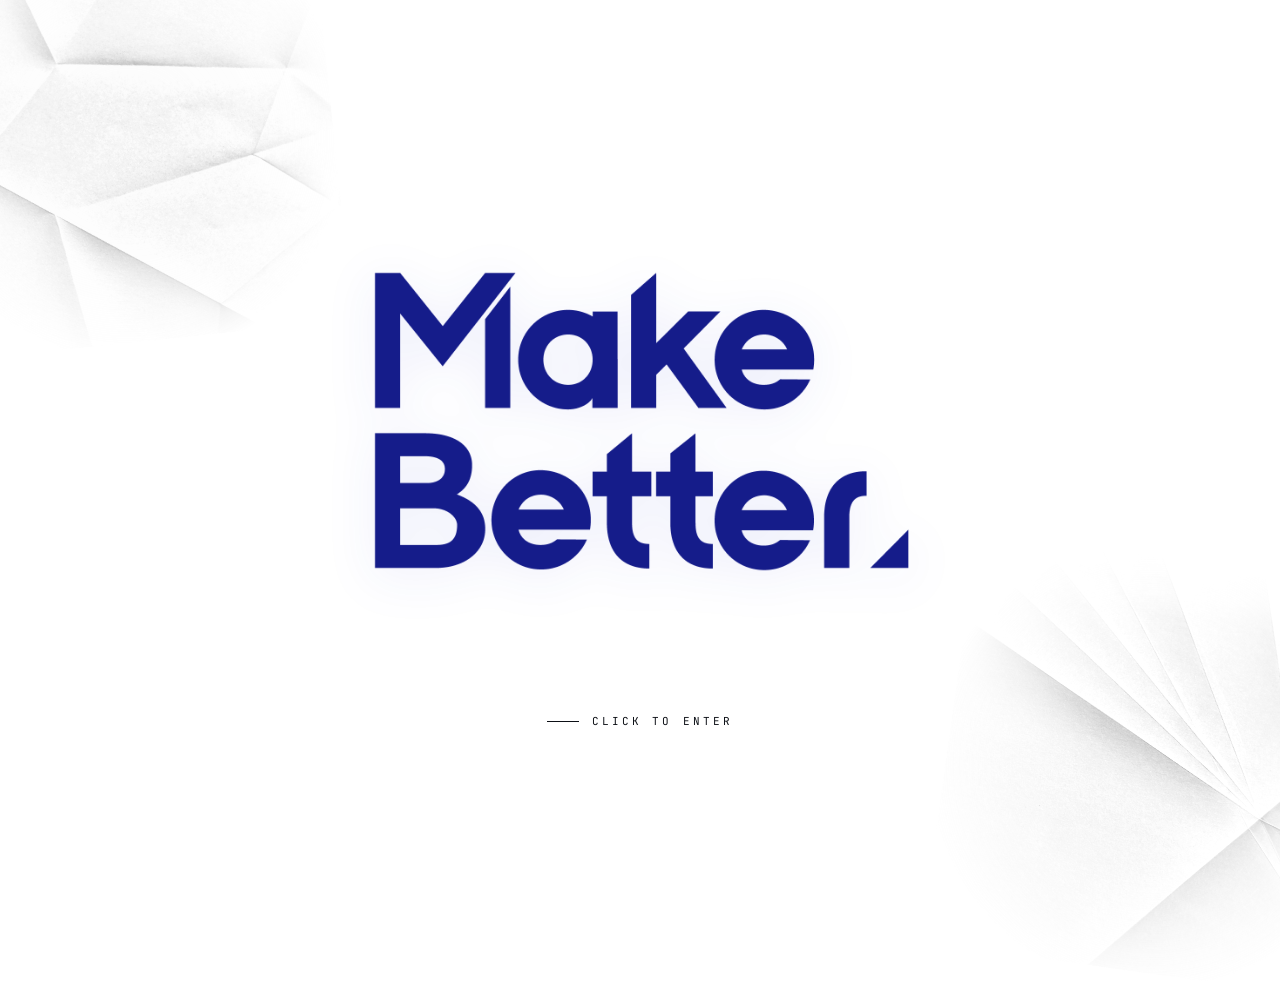
==== index.html @ 8296c7ec "Publish Make Better site" ====
<!doctype html>
<html lang="en">
<head>
<meta charset="utf-8" />
<meta name="viewport" content="width=device-width,initial-scale=1" />
<title>Make Better. — Jake Lee</title>
<meta name="description" content="Jake Lee — Industrial / CMF Designer. Portfolio." />
<link rel="preconnect" href="https://fonts.googleapis.com" />
<link rel="preconnect" href="https://fonts.gstatic.com" crossorigin />
<link href="https://fonts.googleapis.com/css2?family=Archivo:wght@300;400;500;600;700;800;900&family=JetBrains+Mono:wght@400;500&display=swap" rel="stylesheet" />
<link rel="stylesheet" href="assets/styles.css" />
</head>
<body class="landing">

<main class="landing__stage">
  <div class="landing__paper landing__paper--tl" aria-hidden="true"></div>
  <div class="landing__paper landing__paper--br" aria-hidden="true"></div>

  <a class="landing__enter" href="work.html" aria-label="Enter portfolio">
    <img
      class="landing__logo"
      src="assets/images/logo/MAKE BETTER LOGO-24.png"
      alt="Make Better. — Jake Lee" />
    <span class="landing__cue">
      <span class="landing__cue-line"></span>
      <span class="landing__cue-text">Click to enter</span>
    </span>
  </a>

</main>

<script src="assets/script.js"></script>
</body>
</html>
---- assets/styles.css ----
/* =========================================================
   MAKE BETTER. — Jake Lee portfolio
   Landing → grid → project books.
   ========================================================= */

/* Brand typeface: Nordique Pro (trial — character set limited).
   Fallback: Archivo (Google Fonts) covers the full character set. */
@font-face {
  font-family: "Nordique Pro";
  src: url("NordiqueProBoldMOD.otf") format("opentype");
  font-weight: 700 900;
  font-style: normal;
  font-display: swap;
}
@font-face {
  font-family: "Nordique Pro";
  src: url("NordiqueProRegularMODD.otf") format("opentype");
  font-weight: 300 500;
  font-style: normal;
  font-display: swap;
}

:root {
  --ink: #0d1016;
  --ink-soft: #55596a;
  --ink-mute: #8a8f9d;
  --paper: #ffffff;
  --paper-2: #f7f7f5;
  --paper-3: #ededea;
  --white: #ffffff;
  --blue: #1e2ad1;          /* Klein / royal blue from logo */
  --blue-deep: #111f9b;
  --blue-soft: #e8eaff;
  --rule: rgba(13, 16, 22, 0.1);

  --cut: 34px;              /* cut-corner size (brand-book detail) */

  --f-display: "Nordique Pro", "Archivo", "Inter", system-ui, -apple-system, sans-serif;
  --f-body: "Archivo", "Inter", system-ui, -apple-system, sans-serif;
  --f-mono: "JetBrains Mono", ui-monospace, Menlo, monospace;

  --pad-x: clamp(1.25rem, 4vw, 4rem);
  --pad-y: clamp(4rem, 10vw, 9rem);
}

* { box-sizing: border-box; margin: 0; padding: 0; }
html { scroll-behavior: smooth; }

body {
  background: var(--paper);
  color: var(--ink);
  font-family: var(--f-body);
  font-weight: 400;
  font-size: 16px;
  line-height: 1.55;
  -webkit-font-smoothing: antialiased;
  text-rendering: optimizeLegibility;
  overflow-x: hidden;
}

a { color: inherit; text-decoration: none; }
img { display: block; max-width: 100%; height: auto; }
em { font-style: italic; }

/* Utilities ----------------------------------------------- */
.eyebrow {
  font-family: var(--f-mono);
  font-size: 11px;
  letter-spacing: 0.22em;
  text-transform: uppercase;
  color: var(--ink-soft);
  display: inline-block;
}

/* =========================================================
   1) LANDING PAGE
   ========================================================= */
body.landing {
  overflow: hidden;
  height: 100dvh;
}
.landing__stage {
  position: relative;
  width: 100%;
  min-height: 100dvh;
  display: grid;
  place-items: center;
  padding: var(--pad-x);
  background: var(--white);
}

.landing__paper {
  position: absolute;
  width: 32%;
  height: 46%;
  background-size: cover;
  background-repeat: no-repeat;
  mix-blend-mode: multiply;
  opacity: .7;
  filter: contrast(1.04);
  pointer-events: none;
  /* fade edges into the white background */
  -webkit-mask-image: radial-gradient(ellipse at center, #000 22%, transparent 78%);
          mask-image: radial-gradient(ellipse at center, #000 22%, transparent 78%);
}
.landing__paper--tl {
  top: -8%;
  left: -6%;
  background-image: url("images/Paper folds/IMG_2148.jpg");
  background-position: top left;
  transform: rotate(-6deg);
}
.landing__paper--br {
  bottom: -8%;
  right: -6%;
  background-image: url("images/Paper folds/IMG_2151.jpg");
  background-position: bottom right;
  transform: rotate(8deg);
}

.landing__enter {
  position: relative;
  z-index: 2;
  display: flex;
  flex-direction: column;
  align-items: center;
  gap: 2.5rem;
  padding: 2rem;
  transition: transform .6s cubic-bezier(.2,.8,.2,1);
}
.landing__enter:hover {
  transform: translateY(-6px);
}

.landing__logo {
  width: clamp(260px, 46vw, 620px);
  height: auto;
  filter: drop-shadow(0 8px 24px rgba(30, 42, 209, 0.08));
  animation: logo-fade-in 1.3s cubic-bezier(.2,.8,.2,1) both;
}
@keyframes logo-fade-in {
  0% { opacity: 0; transform: translateY(16px) scale(.98); }
  100% { opacity: 1; transform: none; }
}

.landing__cue {
  display: inline-flex;
  align-items: center;
  gap: .8rem;
  opacity: 0;
  animation: cue-fade-in 1s 1s cubic-bezier(.2,.8,.2,1) forwards;
}
.landing__cue-line {
  width: 32px;
  height: 1px;
  background: var(--ink);
  transition: width .4s ease;
}
.landing__enter:hover .landing__cue-line { width: 48px; }
.landing__cue-text {
  font-family: var(--f-mono);
  font-size: 11px;
  letter-spacing: 0.28em;
  text-transform: uppercase;
  color: var(--ink);
}
@keyframes cue-fade-in { to { opacity: 1; } }

.landing__foot {
  position: absolute;
  left: var(--pad-x);
  right: var(--pad-x);
  bottom: clamp(1.25rem, 3vw, 2.25rem);
  display: flex;
  justify-content: space-between;
  gap: 1rem;
  font-family: var(--f-mono);
  font-size: 11px;
  letter-spacing: 0.14em;
  text-transform: uppercase;
  color: var(--ink-soft);
  z-index: 2;
}
@media (max-width: 640px) {
  .landing__foot { flex-wrap: wrap; gap: .5rem 1.5rem; font-size: 10px; }
}

/* Page transition ----------------------------------------- */
body.is-leaving { animation: page-leave .55s cubic-bezier(.2,.8,.2,1) forwards; }
@keyframes page-leave {
  to { opacity: 0; transform: scale(.985); }
}


/* =========================================================
   2) SITE NAV (used on work + project pages)
   ========================================================= */
.site-nav {
  position: sticky;
  top: 0;
  z-index: 50;
  display: grid;
  grid-template-columns: auto 1fr auto;
  align-items: center;
  gap: 2rem;
  padding: 1rem var(--pad-x);
  background: rgba(255, 255, 255, 0.85);
  backdrop-filter: blur(14px);
  -webkit-backdrop-filter: blur(14px);
  border-bottom: 1px solid var(--rule);
}
.site-nav__mark { display: block; line-height: 0; }
.site-nav__mark img { height: 22px; width: auto; display: block; }
@media (max-width: 540px) {
  .site-nav__mark img { height: 18px; }
}
.site-nav__links {
  display: flex;
  gap: 2rem;
  justify-content: center;
}
.site-nav__links a {
  position: relative;
  font-family: var(--f-mono);
  font-size: 12px;
  letter-spacing: 0.15em;
  text-transform: uppercase;
  color: var(--ink);
  padding: .3rem 0;
  transition: color .25s ease;
}
.site-nav__links a::after {
  content: "";
  position: absolute;
  left: 0; right: 0; bottom: 0;
  height: 1px;
  background: var(--ink);
  transform: scaleX(0);
  transform-origin: left;
  transition: transform .4s cubic-bezier(.2,.8,.2,1);
}
.site-nav__links a:hover::after,
.site-nav__links a.is-current::after { transform: scaleX(1); }

.site-nav__meta {
  display: flex; gap: .5rem;
  font-family: var(--f-mono);
  font-size: 11px;
  letter-spacing: 0.12em;
  text-transform: uppercase;
  color: var(--ink-soft);
}
.site-nav__sep { opacity: .5; }

@media (max-width: 780px) {
  .site-nav { grid-template-columns: auto auto; gap: 1rem; }
  .site-nav__meta { display: none; }
}
@media (max-width: 480px) {
  .site-nav__links { gap: 1rem; }
  .site-nav__links a { font-size: 11px; }
}

/* =========================================================
   3) WORK / GRID PAGE (Heinrich Zaunschirm-style)
   ========================================================= */
/* Paper-fold background decoration layer (brand-book style) */
.work-bg {
  position: absolute;
  inset: 0;
  z-index: 0;
  pointer-events: none;
  overflow: hidden;
}
.work-bg__fold {
  position: absolute;
  background-size: cover;
  background-repeat: no-repeat;
  mix-blend-mode: multiply;
  opacity: .55;
  filter: contrast(1.04);
  -webkit-mask-image: radial-gradient(ellipse at center, #000 22%, transparent 76%);
          mask-image: radial-gradient(ellipse at center, #000 22%, transparent 76%);
}
.work-bg__fold--tl {
  top: -4%; left: -6%;
  width: 24vw; height: 26vw;
  background-image: url("images/Paper folds/IMG_2148.jpg");
  transform: rotate(-6deg);
}
.work-bg__fold--tr {
  top: 14vw; right: -6%;
  width: 22vw; height: 24vw;
  background-image: url("images/Paper folds/IMG_2150.jpg");
  transform: rotate(8deg);
  opacity: .5;
}
.work-bg__fold--ml {
  top: 60%; left: -8%;
  width: 24vw; height: 26vw;
  background-image: url("images/Paper folds/IMG_2261.jpg");
  transform: rotate(-4deg);
  opacity: .5;
}
.work-bg__fold--br {
  bottom: -4%; right: -6%;
  width: 26vw; height: 26vw;
  background-image: url("images/Paper folds/IMG_2151.jpg");
  transform: rotate(10deg);
  opacity: .55;
}
.work-bg__fold--bl {
  bottom: 32%; left: 42%;
  width: 14vw; height: 14vw;
  background-image: url("images/Paper folds/IMG_2263.jpg");
  transform: rotate(-12deg);
  opacity: .4;
}

.work-page {
  position: relative;
}
.work-page .grid,
.work-page .about-band,
.work-page .contact-band,
.work-page .site-foot { position: relative; z-index: 1; }

.grid {
  position: relative;
  z-index: 1;
  max-width: 1600px;
  margin: 0 auto;
  padding: clamp(4rem, 8vw, 7rem) var(--pad-x) clamp(3rem, 6vw, 5rem);
  display: grid;
  grid-template-columns: repeat(2, minmax(0, 1fr));
  gap: clamp(3rem, 5vw, 4.5rem) clamp(1.5rem, 3vw, 3rem);
}
.grid__item {
  display: block;
  position: relative;
}
/* Animatable cut size — lets the corner cleanly "grow" into place on hover
   instead of looking like the polygon is rotating. */
@property --cut-active {
  syntax: "<length>";
  initial-value: 0px;
  inherits: false;
}

/* Floating blue triangle -- the cut happens first, then this detached accent
   slides into the opened corner with a small air gap. */
.grid__item::after {
  content: "";
  position: absolute;
  --corner-gap: 7px;
  --corner-triangle: calc(var(--cut) - var(--corner-gap));
  right: -1.25%;
  bottom: -1.25%;
  width: var(--corner-triangle);
  height: var(--corner-triangle);
  background: var(--blue);
  clip-path: polygon(100% 0, 100% 100%, 0 100%);
  opacity: 0;
  transform: translate(5px, 5px);
  transition: opacity .22s ease,
              transform .3s cubic-bezier(.2,.8,.2,1);
  pointer-events: none;
  z-index: 3;
}
.grid__item:hover::after {
  opacity: 1;
  transform: none;
  transition-delay: .14s;
}

.grid__media {
  position: relative;
  aspect-ratio: 16 / 10;
  overflow: hidden;
  background: var(--paper-2);
  --cut-active: 0px;
  clip-path: polygon(
    var(--cut-active) 0,
    100% 0,
    100% calc(100% - var(--cut-active)),
    calc(100% - var(--cut-active)) 100%,
    0 100%,
    0 var(--cut-active)
  );
  transition: --cut-active .28s cubic-bezier(.2,.8,.2,1),
              transform .55s cubic-bezier(.2,.8,.2,1),
              box-shadow .45s ease;
  box-shadow: 0 3px 16px rgba(13, 16, 22, 0.08),
              0 16px 48px rgba(13, 16, 22, 0.08);
  will-change: transform, clip-path;
}
.grid__item:hover .grid__media {
  --cut-active: var(--cut);
  transform: scale(1.025);
  box-shadow: 0 10px 36px rgba(13, 16, 22, 0.14),
              0 26px 72px rgba(13, 16, 22, 0.1);
}
.grid__media img {
  width: 100%;
  height: 100%;
  object-fit: cover;
  transition: transform 1.4s cubic-bezier(.2,.8,.2,1), filter .5s ease;
  will-change: transform, filter;
}
.grid__item:hover .grid__media img {
  transform: scale(1.06);
  filter: blur(14px) brightness(.88);
}
.grid__overlay {
  position: absolute;
  inset: 0;
  display: flex;
  flex-direction: column;
  justify-content: flex-end;
  gap: .75rem;
  padding: clamp(1.5rem, 3vw, 2.75rem);
  color: var(--paper);
  background: linear-gradient(180deg, rgba(30, 42, 209, 0.0) 0%, rgba(30, 42, 209, 0.88) 100%);
  opacity: 0;
  transition: opacity .5s ease;
  pointer-events: none;
}
.grid__item:hover .grid__overlay { opacity: 1; }
.grid__overlay .eyebrow {
  color: rgba(255, 255, 255, 0.75);
}
.grid__overlay p {
  font-family: var(--f-display);
  font-weight: 500;
  font-size: clamp(1rem, 1.4vw, 1.35rem);
  line-height: 1.35;
  letter-spacing: -0.015em;
  max-width: 42ch;
}
.grid__overlay .grid__overlay-cue {
  font-family: var(--f-mono);
  font-size: 11px;
  letter-spacing: 0.22em;
  text-transform: uppercase;
  color: var(--paper);
  margin-top: .5rem;
}

.grid__meta {
  display: grid;
  grid-template-columns: 1fr auto;
  align-items: baseline;
  gap: .5rem 1rem;
  padding-top: 1.25rem;
}
.grid__title {
  font-family: var(--f-display);
  font-weight: 900;
  font-size: clamp(1.5rem, 2.4vw, 2.2rem);
  line-height: 1.05;
  letter-spacing: -0.025em;
  text-transform: uppercase;
  color: var(--ink);
  transition: color .3s ease;
}
.grid__item:hover .grid__title { color: var(--blue); }
.grid__cross {
  display: inline-block;
  font-weight: 400;
  color: var(--blue);
  margin: 0 .15em;
  transform: translateY(-.08em);
}
.grid__tag {
  grid-column: 1 / 2;
  font-size: 15px;
  color: var(--ink-soft);
  max-width: 52ch;
  line-height: 1.5;
}
.grid__year {
  grid-column: 2 / 3;
  grid-row: 1 / 2;
  font-family: var(--f-mono);
  font-size: 11px;
  letter-spacing: 0.2em;
  text-transform: uppercase;
  color: var(--ink-mute);
  white-space: nowrap;
}

@media (max-width: 860px) {
  .grid { grid-template-columns: 1fr; gap: 3rem; }
  .grid__media { aspect-ratio: 16 / 10; }
}

/* =========================================================
   4) ABOUT + CONTACT BANDS (on work page)
   ========================================================= */
.about-band {
  border-top: 1px solid var(--rule);
  padding: clamp(5rem, 10vw, 9rem) var(--pad-x);
  background: var(--paper-2);
  position: relative;
  overflow: hidden;
}
.about-band::before {
  content: "";
  position: absolute;
  top: -10%; right: -12%;
  width: 38vw; height: 50vw;
  background: url("images/Paper folds/IMG_2263.jpg") center/cover no-repeat;
  mix-blend-mode: multiply;
  opacity: .55;
  transform: rotate(16deg);
  -webkit-mask-image: radial-gradient(ellipse at center, #000 25%, transparent 78%);
          mask-image: radial-gradient(ellipse at center, #000 25%, transparent 78%);
  pointer-events: none;
}
.about-band__inner { max-width: 1400px; margin: 0 auto; position: relative; z-index: 1; }
.about-band .eyebrow { margin-bottom: 1.5rem; }
.about-band__title {
  font-family: var(--f-display);
  font-weight: 900;
  font-size: clamp(2.2rem, 5.5vw, 4.5rem);
  line-height: 1;
  letter-spacing: -0.035em;
  margin-bottom: 2.5rem;
  max-width: 20ch;
}
.about-band__body {
  max-width: 72ch;
  column-count: 1;
  margin-bottom: 3rem;
}
.about-band__body p {
  font-size: clamp(1rem, 1.2vw, 1.15rem);
  color: var(--ink);
  line-height: 1.65;
  margin-bottom: 1.1rem;
}
.about-band__body em { color: var(--blue); font-style: italic; }

.about-band__stats {
  display: grid;
  grid-template-columns: repeat(4, minmax(0, 1fr));
  gap: 1.5rem;
  padding-top: 2.5rem;
  border-top: 1px solid var(--rule);
}
.about-band__stats div { display: flex; flex-direction: column; gap: .3rem; }
.about-band__stats dt {
  font-family: var(--f-mono);
  font-size: 11px;
  letter-spacing: 0.18em;
  text-transform: uppercase;
  color: var(--ink-soft);
}
.about-band__stats dd {
  font-size: 16px;
  font-weight: 600;
  color: var(--ink);
}
@media (max-width: 780px) {
  .about-band__stats { grid-template-columns: repeat(2, 1fr); }
}

/* Contact band -------------------------------------------- */
.contact-band {
  background: var(--ink);
  color: var(--paper);
  padding: clamp(5rem, 10vw, 9rem) var(--pad-x);
  position: relative;
  overflow: hidden;
}
.contact-band::before {
  content: "";
  position: absolute; inset: 0;
  background-image: url("images/Paper folds/IMG_2150.jpg");
  background-size: cover; background-position: center;
  mix-blend-mode: soft-light;
  opacity: .25;
  pointer-events: none;
}
.contact-band__inner { position: relative; max-width: 1400px; margin: 0 auto; }
.contact-band__eyebrow { color: rgba(245, 243, 237, 0.55); margin-bottom: 1.5rem; }
.contact-band__title {
  font-family: var(--f-display);
  font-weight: 900;
  font-size: clamp(2.75rem, 9vw, 9rem);
  line-height: 0.92;
  letter-spacing: -0.045em;
  color: var(--paper);
}
.contact-band__dot {
  display: inline-block;
  width: .2em; height: .2em;
  background: var(--blue);
  vertical-align: baseline;
  margin-left: .05em;
}
.contact-band__grid {
  margin-top: clamp(3rem, 6vw, 5rem);
  display: grid;
  grid-template-columns: repeat(4, minmax(0, 1fr));
  gap: 1rem;
  padding-top: 2rem;
  border-top: 1px solid rgba(245, 243, 237, 0.2);
}
.contact-band__card {
  display: flex; flex-direction: column; gap: .45rem;
  padding: 1.25rem 0;
  transition: opacity .3s ease;
}
a.contact-band__card:hover { opacity: .7; }
.contact-band__card span {
  font-family: var(--f-mono);
  font-size: 11px;
  letter-spacing: 0.18em;
  text-transform: uppercase;
  color: rgba(245, 243, 237, 0.55);
}
.contact-band__card strong {
  font-weight: 600;
  font-size: clamp(1rem, 1.3vw, 1.15rem);
  color: var(--paper);
}
@media (max-width: 780px) {
  .contact-band__grid { grid-template-columns: repeat(2, 1fr); }
}
@media (max-width: 420px) {
  .contact-band__grid { grid-template-columns: 1fr; }
}

/* =========================================================
   5) SITE FOOTER
   ========================================================= */
.site-foot {
  padding: 1.5rem var(--pad-x);
  background: var(--ink);
  color: rgba(245, 243, 237, 0.55);
  display: flex;
  justify-content: space-between;
  gap: 1rem;
  font-family: var(--f-mono);
  font-size: 11px;
  letter-spacing: 0.15em;
  text-transform: uppercase;
  border-top: 1px solid rgba(245, 243, 237, 0.1);
}
.site-foot a { color: var(--paper); }

/* =========================================================
   6) PROJECT DETAIL PAGES — book viewer
   ========================================================= */
.project-page { background: var(--paper); position: relative; }

/* Project page background decoration (brand-book folded paper) */
.project-bg {
  position: absolute;
  inset: 0;
  z-index: 0;
  pointer-events: none;
  overflow: hidden;
}
.project-bg__fold {
  position: absolute;
  background-size: cover;
  background-repeat: no-repeat;
  mix-blend-mode: multiply;
  opacity: .5;
  -webkit-mask-image: radial-gradient(ellipse at center, #000 22%, transparent 78%);
          mask-image: radial-gradient(ellipse at center, #000 22%, transparent 78%);
}
.project-bg__fold--1 {
  top: 2%; left: -4%;
  width: 18vw; height: 20vw;
  transform: rotate(-4deg);
}
.project-bg__fold--2 {
  top: 32%; right: -4%;
  width: 18vw; height: 20vw;
  transform: rotate(6deg);
}
.project-bg__fold--3 {
  top: 62%; left: -4%;
  width: 18vw; height: 20vw;
  transform: rotate(-6deg);
  opacity: .45;
}
.project-bg__fold--4 {
  bottom: -2%; right: -4%;
  width: 20vw; height: 20vw;
  transform: rotate(8deg);
}
.project-bg__fold--5 {
  top: 86%; left: 38%;
  width: 12vw; height: 12vw;
  transform: rotate(4deg);
  opacity: .35;
}
.project-bg__fold--6 {
  top: 20%; left: 45%;
  width: 10vw; height: 12vw;
  transform: rotate(-8deg);
  opacity: .32;
}

/* Side decoration (Atonal + Bloomroom): absolute, scrolls with the page like
   the paper-fold backgrounds. Repeated top-to-bottom along
   both edges so the artwork is visible throughout the book scroll. No tilts. */
.project-bg__side {
  position: absolute;
  background-repeat: no-repeat;
  background-size: contain;
  width: 28vw;
  height: 48vw;
  opacity: .75;
  pointer-events: none;
}
/* Left column — four stacked instances down the left side */
.project-bg__side--l-1 { top: 0;    left: 0;    background-position: top left; }
.project-bg__side--l-2 { top: 28%;  left: 0;    background-position: top left; }
.project-bg__side--l-3 { top: 56%;  left: 0;    background-position: top left; }
.project-bg__side--l-4 { top: 82%;  left: 0;    background-position: top left; }
/* Right column — mirrored, offset so the rhythm stays lively */
.project-bg__side--r-1 { top: 14%;  right: 0;   background-position: top right;    transform: scaleX(-1); }
.project-bg__side--r-2 { top: 42%;  right: 0;   background-position: top right;    transform: scaleX(-1); }
.project-bg__side--r-3 { top: 70%;  right: 0;   background-position: top right;    transform: scaleX(-1); }
.project-bg__side--r-4 { top: 95%;  right: 0;   background-position: top right;    transform: scaleX(-1); }

/* Atonal — bigger so the blue hairlines read; multiply on the white page. */
.project-bg--atonal .project-bg__side {
  width: 32vw;
  height: 52vw;
  opacity: .7;
  mix-blend-mode: multiply;
}

/* Bloomroom — flowers run along one side of each asset; scale them up. */
.project-bg--bloomroom .project-bg__side {
  width: 30vw;
  height: 44vw;
  opacity: .85;
  background-size: contain;
}

@media (max-width: 780px) {
  .project-bg__side { width: 42vw; height: 60vw; opacity: .5; }
  .project-bg--atonal .project-bg__side { width: 46vw; height: 64vw; opacity: .5; }
  .project-bg--bloomroom .project-bg__side { width: 44vw; height: 60vw; opacity: .7; }
}

.project-book {
  position: relative;
  z-index: 1;
  max-width: 1400px;
  margin: 0 auto;
  padding: clamp(3rem, 6vw, 6rem) var(--pad-x) clamp(3rem, 6vw, 5rem);
  display: flex;
  flex-direction: column;
  gap: clamp(1.25rem, 2.4vw, 1.75rem);
}
.project-book__page {
  display: block;
  width: 100%;
  background: var(--white);
  box-shadow: 0 2px 14px rgba(13, 16, 22, 0.05),
              0 14px 44px rgba(13, 16, 22, 0.07);
}

.project-pdf {
  position: relative;
  z-index: 1;
  max-width: 1600px;
  margin: 0 auto;
  padding: clamp(3rem, 6vw, 6rem) var(--pad-x) clamp(3rem, 6vw, 5rem);
}
.project-pdf__head {
  display: flex;
  justify-content: space-between;
  align-items: flex-end;
  gap: 1rem;
  margin-bottom: clamp(1rem, 2vw, 1.5rem);
}
.project-pdf__open {
  font-family: var(--f-mono);
  font-size: 11px;
  letter-spacing: 0.18em;
  text-transform: uppercase;
  color: var(--ink);
  border-bottom: 1px solid currentColor;
  padding-bottom: .2rem;
  transition: color .3s ease;
}
.project-pdf__open:hover { color: var(--blue); }
.project-pdf__viewer {
  width: 100%;
  background: var(--white);
  box-shadow: 0 2px 14px rgba(13, 16, 22, 0.05),
              0 14px 44px rgba(13, 16, 22, 0.07);
}
.project-pdf__frame {
  display: block;
  width: 100%;
  height: min(82vh, 980px);
  min-height: 640px;
  border: 0;
  background: var(--white);
}
.project-pdf__fallback {
  padding: 3rem var(--pad-x);
  font-family: var(--f-display);
  font-weight: 700;
  text-transform: uppercase;
  color: var(--ink);
}
.project-pdf__fallback a { color: var(--blue); }

@media (max-width: 860px) {
  .project-pdf__head {
    flex-direction: column;
    align-items: flex-start;
  }
  .project-pdf__frame {
    height: 72vh;
    min-height: 480px;
  }
}

.project-next {
  max-width: 1600px;
  margin: 0 auto;
  padding: 3rem var(--pad-x);
  border-top: 1px solid var(--rule);
  display: flex;
  justify-content: space-between;
  align-items: center;
  gap: 1rem;
  font-family: var(--f-display);
  font-weight: 700;
  text-transform: uppercase;
  font-size: clamp(1.1rem, 2vw, 1.5rem);
  letter-spacing: -0.015em;
}
.project-next a { transition: color .3s ease; }
.project-next a:hover { color: var(--blue); }
.project-next__label {
  display: block;
  font-family: var(--f-mono);
  font-size: 10px;
  letter-spacing: 0.22em;
  color: var(--ink-soft);
  margin-bottom: .35rem;
  font-weight: 400;
}

/* =========================================================
   7) REVEAL ANIMATIONS
   ========================================================= */
.reveal {
  opacity: 0;
  transform: translateY(24px);
  transition: opacity 1s cubic-bezier(.2,.8,.2,1), transform 1s cubic-bezier(.2,.8,.2,1);
}
.reveal.is-in { opacity: 1; transform: none; }

/* Reduced motion ------------------------------------------ */
@media (prefers-reduced-motion: reduce) {
  *, *::before, *::after {
    animation-duration: .001ms !important;
    transition-duration: .001ms !important;
  }
  html { scroll-behavior: auto; }
}
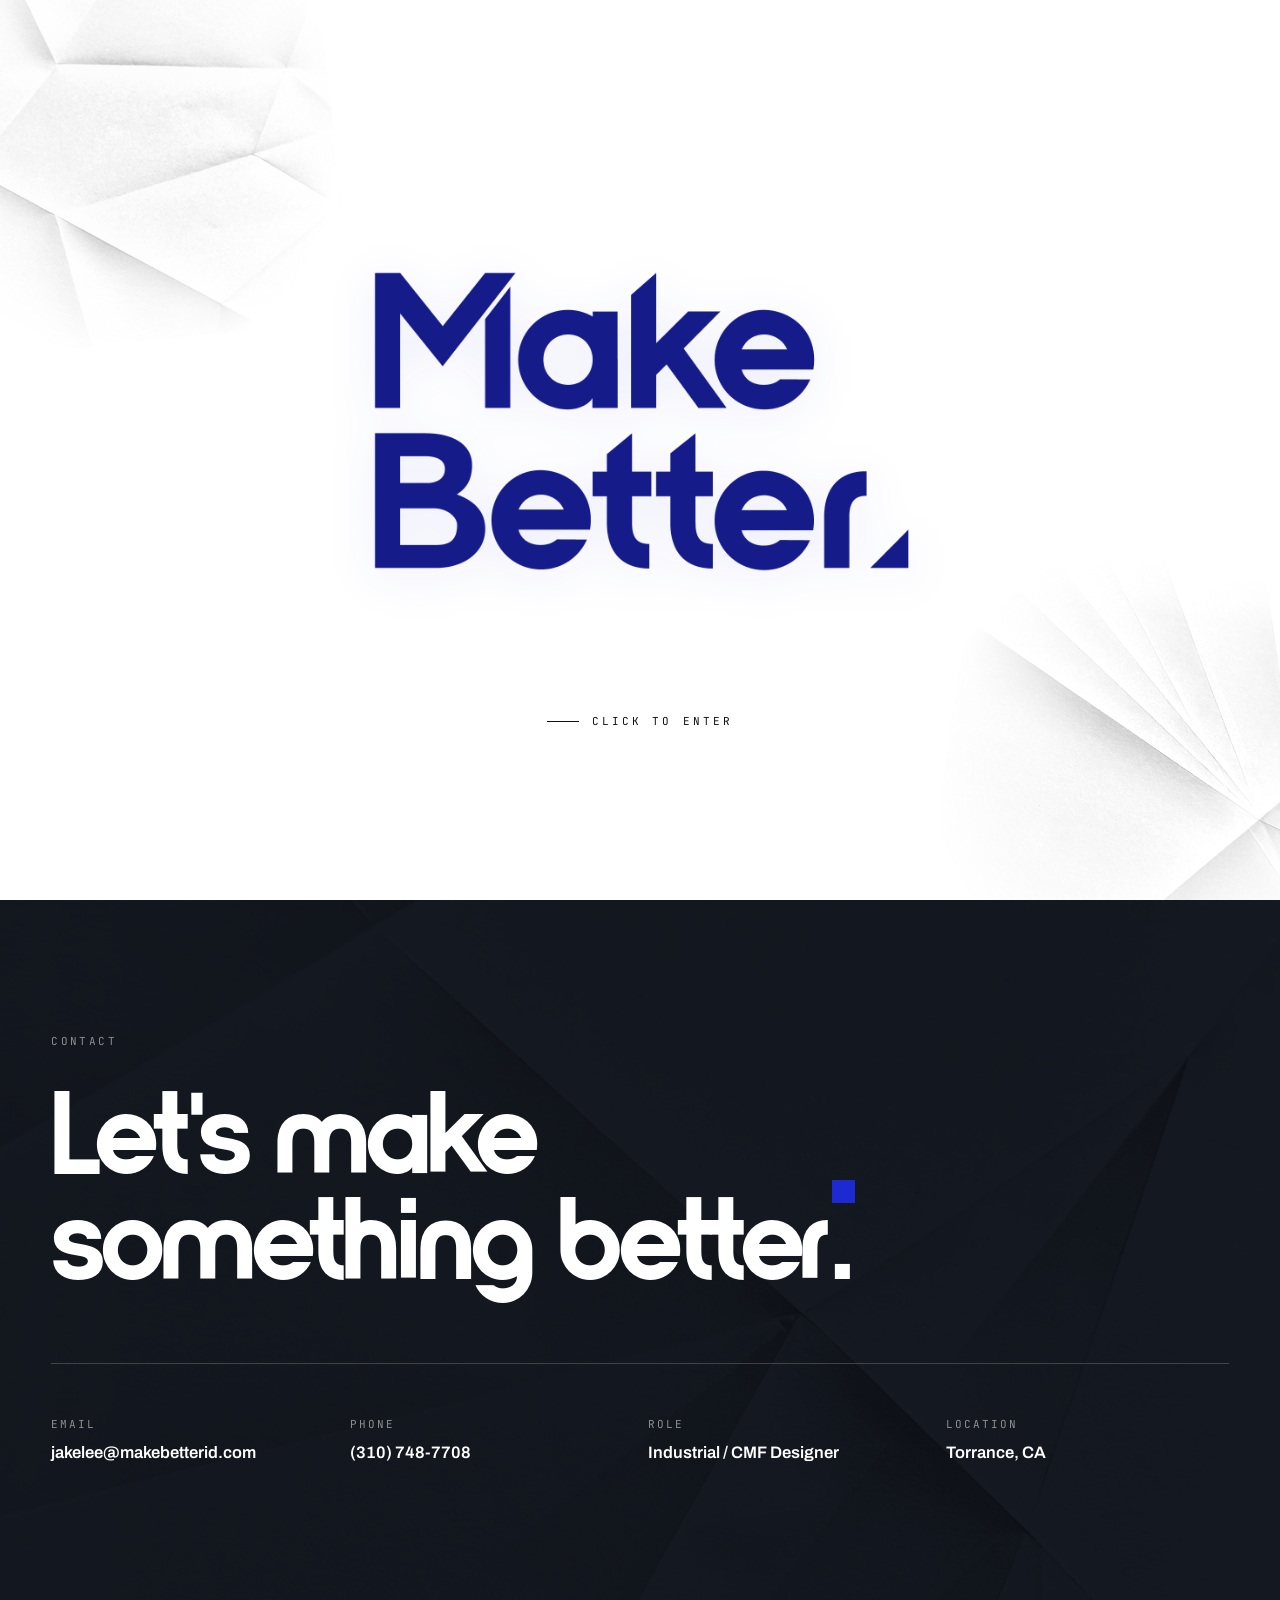
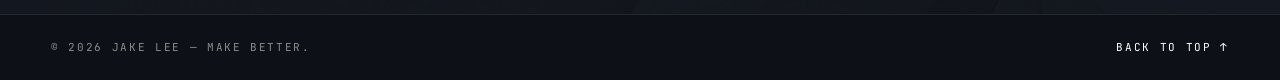
==== commit ba338335: "Add contact footer to every page" ====
--- a/index.html
+++ b/index.html
@@ -12,7 +12,7 @@
 </head>
 <body class="landing">
 
-<main class="landing__stage">
+<main id="top" class="landing__stage">
   <div class="landing__paper landing__paper--tl" aria-hidden="true"></div>
   <div class="landing__paper landing__paper--br" aria-hidden="true"></div>
 
@@ -29,6 +29,36 @@
 
 </main>
 
+<section id="contact" class="contact-band">
+  <div class="contact-band__inner">
+    <p class="eyebrow contact-band__eyebrow">Contact</p>
+    <h2 class="contact-band__title">Let's make<br/>something better<span class="contact-band__dot">.</span></h2>
+    <div class="contact-band__grid">
+      <a class="contact-band__card" href="mailto:jakelee@makebetterid.com">
+        <span>Email</span>
+        <strong>jakelee@makebetterid.com</strong>
+      </a>
+      <a class="contact-band__card" href="tel:+13107487708">
+        <span>Phone</span>
+        <strong>(310) 748-7708</strong>
+      </a>
+      <div class="contact-band__card">
+        <span>Role</span>
+        <strong>Industrial / CMF Designer</strong>
+      </div>
+      <div class="contact-band__card">
+        <span>Location</span>
+        <strong>Torrance, CA</strong>
+      </div>
+    </div>
+  </div>
+</section>
+
+<footer class="site-foot">
+  <span>© 2026 Jake Lee — Make Better.</span>
+  <a href="#top">Back to top ↑</a>
+</footer>
+
 <script src="assets/script.js"></script>
 </body>
 </html>
--- a/assets/styles.css
+++ b/assets/styles.css
@@ -76,8 +76,7 @@
    1) LANDING PAGE
    ========================================================= */
 body.landing {
-  overflow: hidden;
-  height: 100dvh;
+  min-height: 100dvh;
 }
 .landing__stage {
   position: relative;
@@ -199,10 +198,10 @@
   position: sticky;
   top: 0;
   z-index: 50;
-  display: grid;
-  grid-template-columns: auto 1fr auto;
+  display: flex;
   align-items: center;
-  gap: 2rem;
+  justify-content: space-between;
+  gap: clamp(1rem, 3vw, 2.5rem);
   padding: 1rem var(--pad-x);
   background: rgba(255, 255, 255, 0.85);
   backdrop-filter: blur(14px);
@@ -216,8 +215,9 @@
 }
 .site-nav__links {
   display: flex;
-  gap: 2rem;
-  justify-content: center;
+  gap: clamp(1rem, 2.5vw, 2rem);
+  justify-content: flex-end;
+  margin-left: auto;
 }
 .site-nav__links a {
   position: relative;
@@ -242,21 +242,8 @@
 .site-nav__links a:hover::after,
 .site-nav__links a.is-current::after { transform: scaleX(1); }
 
-.site-nav__meta {
-  display: flex; gap: .5rem;
-  font-family: var(--f-mono);
-  font-size: 11px;
-  letter-spacing: 0.12em;
-  text-transform: uppercase;
-  color: var(--ink-soft);
-}
-.site-nav__sep { opacity: .5; }
-
-@media (max-width: 780px) {
-  .site-nav { grid-template-columns: auto auto; gap: 1rem; }
-  .site-nav__meta { display: none; }
-}
 @media (max-width: 480px) {
+  .site-nav { padding-top: .85rem; padding-bottom: .85rem; }
   .site-nav__links { gap: 1rem; }
   .site-nav__links a { font-size: 11px; }
 }
@@ -518,6 +505,13 @@
   pointer-events: none;
 }
 .about-band__inner { max-width: 1400px; margin: 0 auto; position: relative; z-index: 1; }
+.about-band__main {
+  display: grid;
+  grid-template-columns: minmax(0, 1.45fr) minmax(260px, .55fr);
+  gap: clamp(2.5rem, 7vw, 8rem);
+  align-items: start;
+}
+.about-band__copy { max-width: 780px; }
 .about-band .eyebrow { margin-bottom: 1.5rem; }
 .about-band__title {
   font-family: var(--f-display);
@@ -529,9 +523,9 @@
   max-width: 20ch;
 }
 .about-band__body {
-  max-width: 72ch;
+  max-width: 62ch;
   column-count: 1;
-  margin-bottom: 3rem;
+  margin-bottom: 2rem;
 }
 .about-band__body p {
   font-size: clamp(1rem, 1.2vw, 1.15rem);
@@ -540,11 +534,42 @@
   margin-bottom: 1.1rem;
 }
 .about-band__body em { color: var(--blue); font-style: italic; }
+.about-band__link,
+.about-page__jump {
+  display: inline-flex;
+  align-items: center;
+  gap: .65rem;
+  font-family: var(--f-mono);
+  font-size: 11px;
+  letter-spacing: .17em;
+  text-transform: uppercase;
+  color: var(--ink);
+  border-bottom: 1px solid currentColor;
+  padding-bottom: .3rem;
+  transition: color .25s ease, gap .25s ease;
+}
+.about-band__link:hover,
+.about-page__jump:hover { color: var(--blue); gap: .9rem; }
+.about-band__portrait {
+  position: relative;
+  margin: 0;
+  background: var(--paper-3);
+  clip-path: polygon(var(--cut) 0, 100% 0, 100% 100%, 0 100%, 0 var(--cut));
+  box-shadow: 0 12px 36px rgba(13, 16, 22, .12);
+}
+.about-band__portrait img {
+  width: 100%;
+  height: 100%;
+  min-height: 450px;
+  object-fit: cover;
+  object-position: center top;
+}
 
 .about-band__stats {
   display: grid;
   grid-template-columns: repeat(4, minmax(0, 1fr));
   gap: 1.5rem;
+  margin-top: clamp(3rem, 6vw, 5rem);
   padding-top: 2.5rem;
   border-top: 1px solid var(--rule);
 }
@@ -562,7 +587,202 @@
   color: var(--ink);
 }
 @media (max-width: 780px) {
+  .about-band__main { grid-template-columns: 1fr; }
+  .about-band__portrait { max-width: 30rem; }
+  .about-band__portrait img { min-height: 0; aspect-ratio: 2 / 3; }
   .about-band__stats { grid-template-columns: repeat(2, 1fr); }
+}
+
+/* About detail page -------------------------------------- */
+.about-page { background: var(--paper); }
+.about-page__hero {
+  position: relative;
+  max-width: 1600px;
+  margin: 0 auto;
+  padding: clamp(4rem, 9vw, 9rem) var(--pad-x);
+  display: grid;
+  grid-template-columns: minmax(0, 1.15fr) minmax(320px, .85fr);
+  align-items: center;
+  gap: clamp(3rem, 9vw, 11rem);
+  overflow: hidden;
+}
+.about-page__hero::before {
+  content: "";
+  position: absolute;
+  top: -28%; left: -8%;
+  width: 42vw; height: 42vw;
+  background: url("images/Paper folds/IMG_2148.jpg") center/cover no-repeat;
+  mix-blend-mode: multiply;
+  opacity: .42;
+  transform: rotate(-12deg);
+  -webkit-mask-image: radial-gradient(ellipse at center, #000 25%, transparent 78%);
+          mask-image: radial-gradient(ellipse at center, #000 25%, transparent 78%);
+  pointer-events: none;
+}
+.about-page__intro,
+.about-page__portrait { position: relative; z-index: 1; }
+.about-page__intro { max-width: 760px; }
+.about-page__intro .eyebrow { margin-bottom: 1.5rem; }
+.about-page__intro h1,
+.resume__heading h2 {
+  font-family: var(--f-display);
+  font-weight: 900;
+  letter-spacing: -.045em;
+  line-height: .94;
+}
+.about-page__intro h1 {
+  font-size: clamp(3.2rem, 7vw, 7.5rem);
+  max-width: 11ch;
+  margin-bottom: 2rem;
+}
+.about-page__intro > p:not(.eyebrow) {
+  max-width: 58ch;
+  font-size: clamp(1.05rem, 1.4vw, 1.3rem);
+  line-height: 1.6;
+  margin-bottom: 1rem;
+}
+.about-page__jump { margin-top: 1.25rem; }
+.about-page__portrait {
+  margin: 0;
+  align-self: stretch;
+  min-height: clamp(430px, 54vw, 720px);
+  background: var(--paper-3);
+  clip-path: polygon(0 0, 100% 0, 100% calc(100% - var(--cut)), calc(100% - var(--cut)) 100%, 0 100%);
+  box-shadow: 0 16px 44px rgba(13, 16, 22, .12);
+}
+.about-page__portrait img {
+  width: 100%;
+  height: 100%;
+  object-fit: cover;
+  object-position: center top;
+}
+.resume {
+  background: var(--paper-2);
+  border-top: 1px solid var(--rule);
+  padding: clamp(5rem, 10vw, 10rem) var(--pad-x);
+}
+.resume__heading,
+.resume__layout {
+  max-width: 1400px;
+  margin: 0 auto;
+}
+.resume__heading { margin-bottom: clamp(3.5rem, 8vw, 7rem); }
+.resume__heading .eyebrow { margin-bottom: 1.5rem; }
+.resume__heading h2 {
+  font-size: clamp(2.75rem, 6.2vw, 6rem);
+  max-width: 15ch;
+}
+.resume__heading h2 span { color: var(--blue); }
+.resume__layout {
+  display: grid;
+  grid-template-columns: minmax(190px, .6fr) minmax(0, 1.4fr);
+  gap: clamp(2.5rem, 9vw, 10rem);
+}
+.resume__aside {
+  position: sticky;
+  top: 6rem;
+  align-self: start;
+  padding-top: .35rem;
+}
+.resume__name {
+  font-family: var(--f-display);
+  font-weight: 900;
+  font-size: clamp(1.8rem, 3vw, 2.5rem);
+  letter-spacing: -.03em;
+  line-height: 1;
+  margin-bottom: 2rem;
+}
+.resume__contact {
+  display: grid;
+  gap: 1.1rem;
+}
+.resume__contact dt,
+.resume-section > .eyebrow {
+  font-family: var(--f-mono);
+  font-size: 10px;
+  letter-spacing: .2em;
+  text-transform: uppercase;
+  color: var(--ink-soft);
+}
+.resume__contact dd {
+  margin-top: .2rem;
+  font-size: 15px;
+  font-weight: 600;
+}
+.resume__contact a { border-bottom: 1px solid transparent; transition: border-color .25s ease; }
+.resume__contact a:hover { border-color: currentColor; }
+.resume-section {
+  border-top: 1px solid var(--rule);
+  padding-top: 1.25rem;
+  margin-top: 3.5rem;
+}
+.resume-section:first-child { margin-top: 0; }
+.resume-section > .eyebrow { margin-bottom: 2rem; }
+.resume-role { padding: 0 0 2.5rem; }
+.resume-role + .resume-role { border-top: 1px solid var(--rule); padding-top: 2.5rem; }
+.resume-role__heading { margin-bottom: 1.15rem; }
+.resume-role h3,
+.resume-skills h3 {
+  font-family: var(--f-display);
+  font-weight: 900;
+  font-size: clamp(1.35rem, 2.2vw, 1.85rem);
+  letter-spacing: -.025em;
+  line-height: 1.1;
+}
+.resume-role h3 span { color: var(--blue); }
+.resume-role__heading p {
+  margin-top: .5rem;
+  font-family: var(--f-mono);
+  font-size: 11px;
+  letter-spacing: .08em;
+  color: var(--ink-soft);
+}
+.resume-role__heading p span::before { content: " / "; opacity: .6; }
+.resume-role ul {
+  display: grid;
+  gap: .45rem;
+  padding-left: 1.1rem;
+  font-size: clamp(.98rem, 1.2vw, 1.1rem);
+  line-height: 1.5;
+}
+.resume-role li::marker { color: var(--blue); }
+.resume-skills {
+  display: grid;
+  grid-template-columns: repeat(2, minmax(0, 1fr));
+  gap: 2rem clamp(1.5rem, 4vw, 4rem);
+}
+.resume-skills h3 {
+  font-size: 1.2rem;
+  margin-bottom: .6rem;
+}
+.resume-skills p,
+.resume-section--split p {
+  font-size: 1rem;
+  line-height: 1.55;
+}
+.resume-section--split {
+  display: grid;
+  grid-template-columns: repeat(2, minmax(0, 1fr));
+  gap: clamp(2rem, 5vw, 6rem);
+}
+.resume-section--split .eyebrow { margin-bottom: 1.5rem; }
+.resume-section--split p + p { margin-top: 1.2rem; }
+.resume-section--split strong { font-weight: 700; }
+@media (max-width: 780px) {
+  .about-page__hero { grid-template-columns: 1fr; }
+  .about-page__hero::before { width: 80vw; height: 80vw; }
+  .about-page__portrait { max-width: 34rem; min-height: 0; aspect-ratio: 2 / 3; }
+  .resume__layout { grid-template-columns: 1fr; }
+  .resume__aside { position: static; display: grid; grid-template-columns: 1fr 2fr; gap: 2rem; }
+  .resume__name { margin-bottom: 0; }
+}
+@media (max-width: 540px) {
+  .about-page__intro h1 { font-size: clamp(2.9rem, 15vw, 4.5rem); }
+  .resume__aside,
+  .resume-skills,
+  .resume-section--split { grid-template-columns: 1fr; }
+  .resume-role__heading p span { display: block; margin-top: .25rem; }
+  .resume-role__heading p span::before { content: ""; }
 }
 
 /* Contact band -------------------------------------------- */
@@ -764,68 +984,11 @@
 .project-book__page {
   display: block;
   width: 100%;
+  height: auto;
+  aspect-ratio: 51 / 33;
   background: var(--white);
   box-shadow: 0 2px 14px rgba(13, 16, 22, 0.05),
               0 14px 44px rgba(13, 16, 22, 0.07);
-}
-
-.project-pdf {
-  position: relative;
-  z-index: 1;
-  max-width: 1600px;
-  margin: 0 auto;
-  padding: clamp(3rem, 6vw, 6rem) var(--pad-x) clamp(3rem, 6vw, 5rem);
-}
-.project-pdf__head {
-  display: flex;
-  justify-content: space-between;
-  align-items: flex-end;
-  gap: 1rem;
-  margin-bottom: clamp(1rem, 2vw, 1.5rem);
-}
-.project-pdf__open {
-  font-family: var(--f-mono);
-  font-size: 11px;
-  letter-spacing: 0.18em;
-  text-transform: uppercase;
-  color: var(--ink);
-  border-bottom: 1px solid currentColor;
-  padding-bottom: .2rem;
-  transition: color .3s ease;
-}
-.project-pdf__open:hover { color: var(--blue); }
-.project-pdf__viewer {
-  width: 100%;
-  background: var(--white);
-  box-shadow: 0 2px 14px rgba(13, 16, 22, 0.05),
-              0 14px 44px rgba(13, 16, 22, 0.07);
-}
-.project-pdf__frame {
-  display: block;
-  width: 100%;
-  height: min(82vh, 980px);
-  min-height: 640px;
-  border: 0;
-  background: var(--white);
-}
-.project-pdf__fallback {
-  padding: 3rem var(--pad-x);
-  font-family: var(--f-display);
-  font-weight: 700;
-  text-transform: uppercase;
-  color: var(--ink);
-}
-.project-pdf__fallback a { color: var(--blue); }
-
-@media (max-width: 860px) {
-  .project-pdf__head {
-    flex-direction: column;
-    align-items: flex-start;
-  }
-  .project-pdf__frame {
-    height: 72vh;
-    min-height: 480px;
-  }
 }
 
 .project-next {
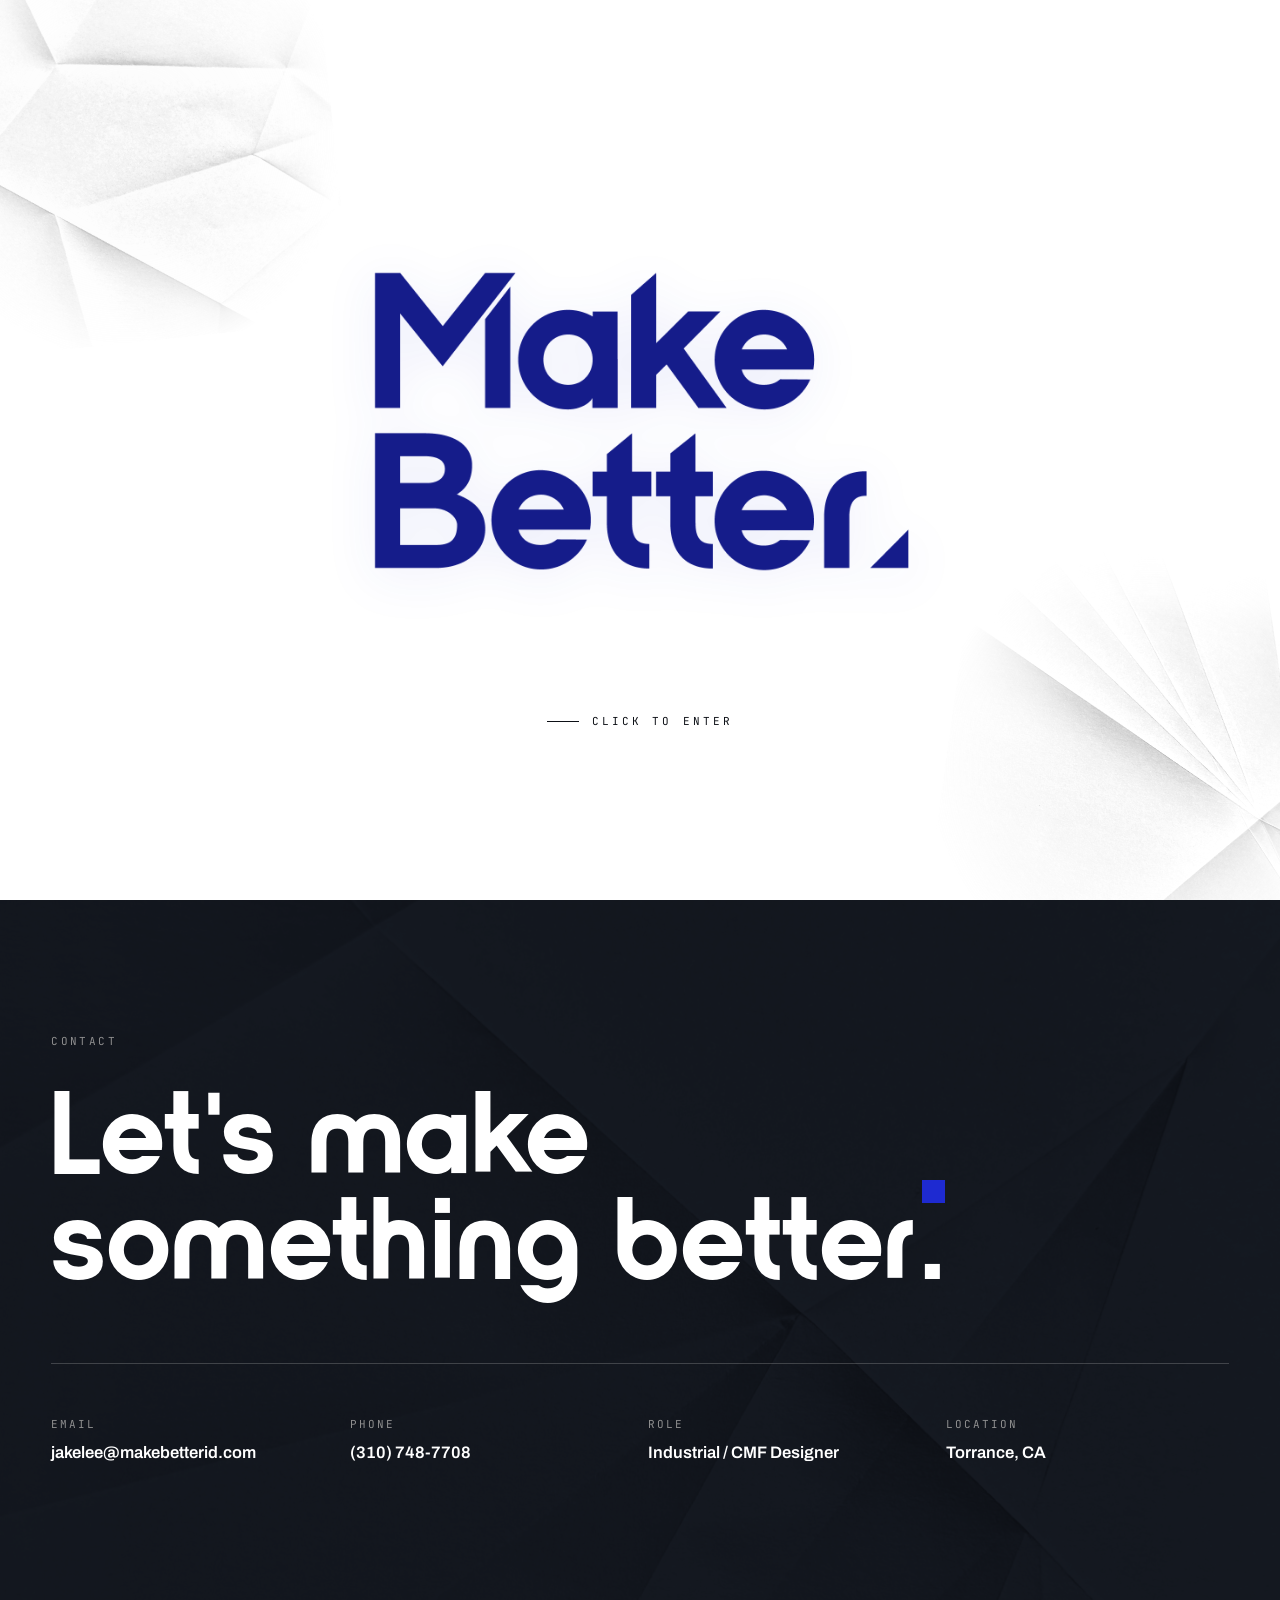
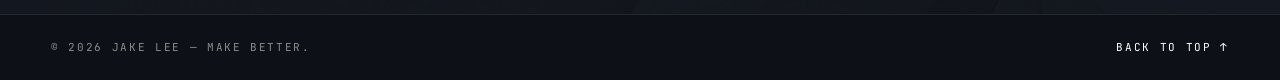
==== commit 092dcd33: "Relax display font tracking" ====
--- a/index.html
+++ b/index.html
@@ -8,7 +8,7 @@
 <link rel="preconnect" href="https://fonts.googleapis.com" />
 <link rel="preconnect" href="https://fonts.gstatic.com" crossorigin />
 <link href="https://fonts.googleapis.com/css2?family=Archivo:wght@300;400;500;600;700;800;900&family=JetBrains+Mono:wght@400;500&display=swap" rel="stylesheet" />
-<link rel="stylesheet" href="assets/styles.css" />
+<link rel="stylesheet" href="assets/styles.css?v=20260730-3" />
 </head>
 <body class="landing">
 
@@ -16,7 +16,7 @@
   <div class="landing__paper landing__paper--tl" aria-hidden="true"></div>
   <div class="landing__paper landing__paper--br" aria-hidden="true"></div>
 
-  <a class="landing__enter" href="work.html" aria-label="Enter portfolio">
+  <a class="landing__enter" href="/work" aria-label="Enter portfolio">
     <img
       class="landing__logo"
       src="assets/images/logo/MAKE BETTER LOGO-24.png"
@@ -59,6 +59,6 @@
   <a href="#top">Back to top ↑</a>
 </footer>
 
-<script src="assets/script.js"></script>
+<script src="assets/script.js?v=20260730-2"></script>
 </body>
 </html>
--- a/assets/styles.css
+++ b/assets/styles.css
@@ -38,6 +38,11 @@
   --f-display: "Nordique Pro", "Archivo", "Inter", system-ui, -apple-system, sans-serif;
   --f-body: "Archivo", "Inter", system-ui, -apple-system, sans-serif;
   --f-mono: "JetBrains Mono", ui-monospace, Menlo, monospace;
+
+  /* Optical tracking: open enough for Nordique Pro's compact glyphs,
+     while retaining the precise, contemporary feel of modern sans-serifs. */
+  --track-display: 0.004em;
+  --track-title: 0.012em;
 
   --pad-x: clamp(1.25rem, 4vw, 4rem);
   --pad-y: clamp(4rem, 10vw, 9rem);
@@ -421,7 +426,7 @@
   font-weight: 500;
   font-size: clamp(1rem, 1.4vw, 1.35rem);
   line-height: 1.35;
-  letter-spacing: -0.015em;
+  letter-spacing: 0;
   max-width: 42ch;
 }
 .grid__overlay .grid__overlay-cue {
@@ -445,7 +450,7 @@
   font-weight: 900;
   font-size: clamp(1.5rem, 2.4vw, 2.2rem);
   line-height: 1.05;
-  letter-spacing: -0.025em;
+  letter-spacing: var(--track-title);
   text-transform: uppercase;
   color: var(--ink);
   transition: color .3s ease;
@@ -518,7 +523,7 @@
   font-weight: 900;
   font-size: clamp(2.2rem, 5.5vw, 4.5rem);
   line-height: 1;
-  letter-spacing: -0.035em;
+  letter-spacing: var(--track-display);
   margin-bottom: 2.5rem;
   max-width: 20ch;
 }
@@ -627,7 +632,7 @@
 .resume__heading h2 {
   font-family: var(--f-display);
   font-weight: 900;
-  letter-spacing: -.045em;
+  letter-spacing: var(--track-display);
   line-height: .94;
 }
 .about-page__intro h1 {
@@ -688,7 +693,7 @@
   font-family: var(--f-display);
   font-weight: 900;
   font-size: clamp(1.8rem, 3vw, 2.5rem);
-  letter-spacing: -.03em;
+  letter-spacing: var(--track-title);
   line-height: 1;
   margin-bottom: 2rem;
 }
@@ -726,7 +731,7 @@
   font-family: var(--f-display);
   font-weight: 900;
   font-size: clamp(1.35rem, 2.2vw, 1.85rem);
-  letter-spacing: -.025em;
+  letter-spacing: var(--track-title);
   line-height: 1.1;
 }
 .resume-role h3 span { color: var(--blue); }
@@ -809,7 +814,7 @@
   font-weight: 900;
   font-size: clamp(2.75rem, 9vw, 9rem);
   line-height: 0.92;
-  letter-spacing: -0.045em;
+  letter-spacing: var(--track-display);
   color: var(--paper);
 }
 .contact-band__dot {
@@ -1004,7 +1009,7 @@
   font-weight: 700;
   text-transform: uppercase;
   font-size: clamp(1.1rem, 2vw, 1.5rem);
-  letter-spacing: -0.015em;
+  letter-spacing: var(--track-title);
 }
 .project-next a { transition: color .3s ease; }
 .project-next a:hover { color: var(--blue); }
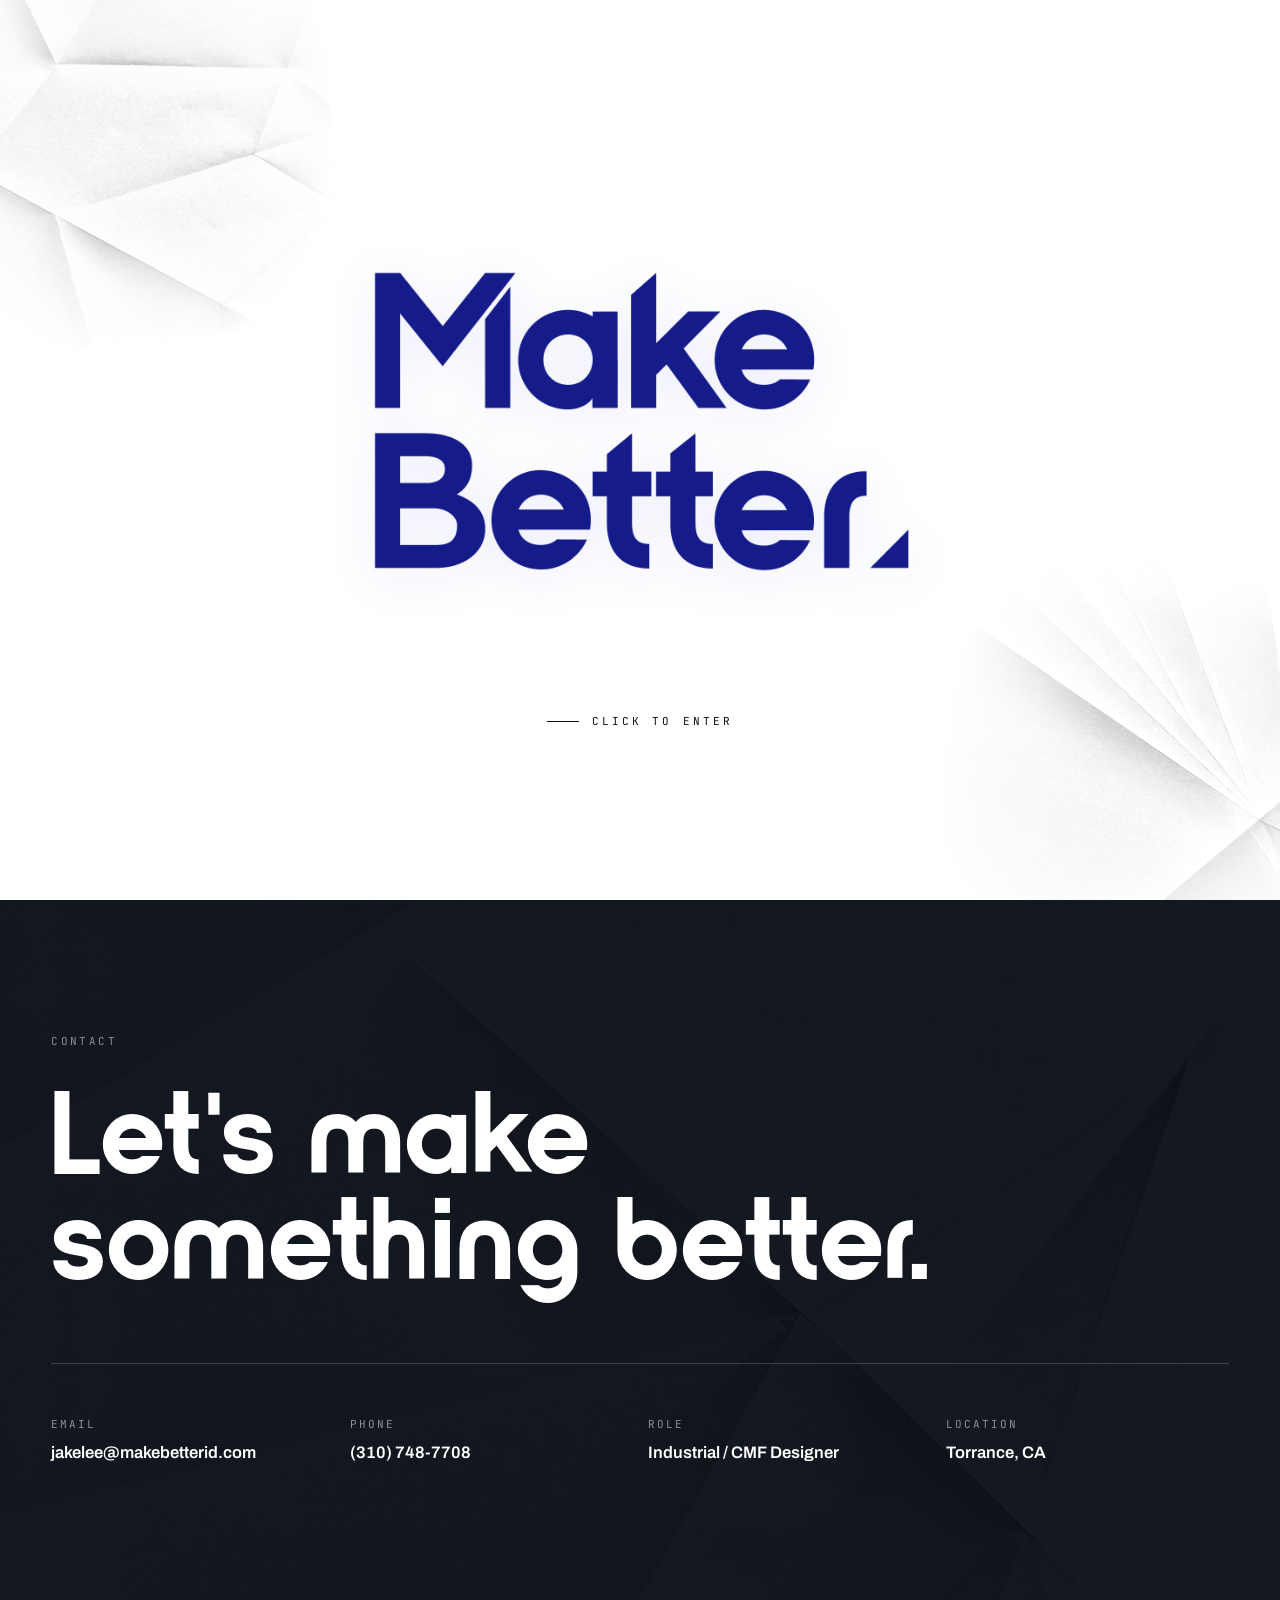
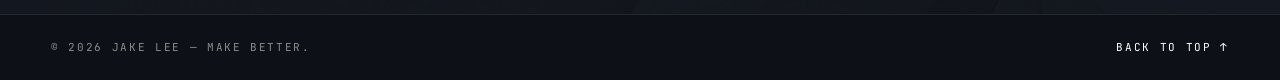
==== commit 04c19dc7: "Remove contact footer accent square" ====
--- a/index.html
+++ b/index.html
@@ -8,7 +8,7 @@
 <link rel="preconnect" href="https://fonts.googleapis.com" />
 <link rel="preconnect" href="https://fonts.gstatic.com" crossorigin />
 <link href="https://fonts.googleapis.com/css2?family=Archivo:wght@300;400;500;600;700;800;900&family=JetBrains+Mono:wght@400;500&display=swap" rel="stylesheet" />
-<link rel="stylesheet" href="assets/styles.css?v=20260730-3" />
+<link rel="stylesheet" href="assets/styles.css?v=20260730-4" />
 </head>
 <body class="landing">
 
@@ -32,7 +32,7 @@
 <section id="contact" class="contact-band">
   <div class="contact-band__inner">
     <p class="eyebrow contact-band__eyebrow">Contact</p>
-    <h2 class="contact-band__title">Let's make<br/>something better<span class="contact-band__dot">.</span></h2>
+    <h2 class="contact-band__title">Let's make<br/>something better.</h2>
     <div class="contact-band__grid">
       <a class="contact-band__card" href="mailto:jakelee@makebetterid.com">
         <span>Email</span>
--- a/assets/styles.css
+++ b/assets/styles.css
@@ -817,13 +817,6 @@
   letter-spacing: var(--track-display);
   color: var(--paper);
 }
-.contact-band__dot {
-  display: inline-block;
-  width: .2em; height: .2em;
-  background: var(--blue);
-  vertical-align: baseline;
-  margin-left: .05em;
-}
 .contact-band__grid {
   margin-top: clamp(3rem, 6vw, 5rem);
   display: grid;
